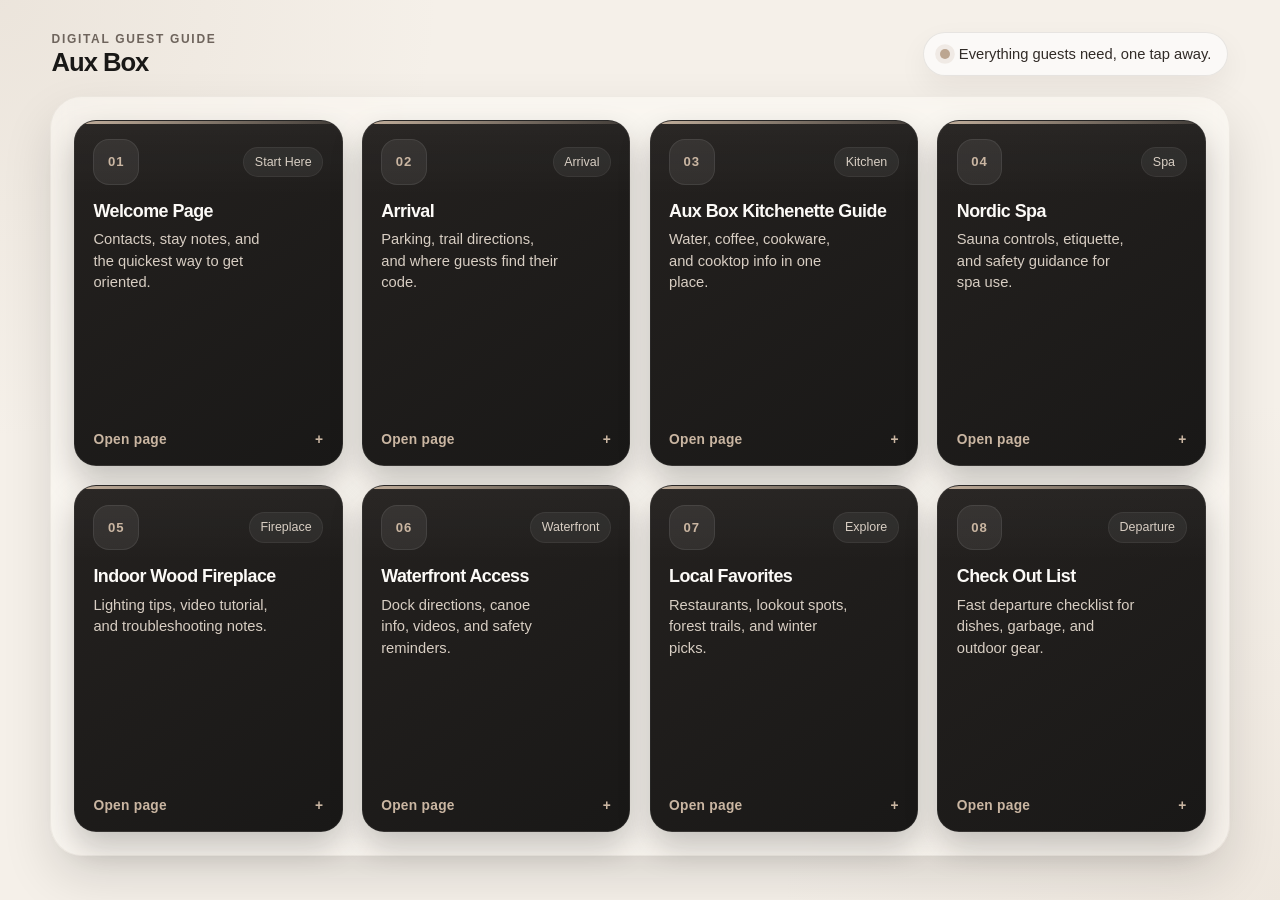
==== index.html @ a4d42ed9 "Initial website upload" ====
<!DOCTYPE html>
<html lang="en">

<head>
  <meta charset="UTF-8">
  <meta name="viewport" content="width=device-width, initial-scale=1.0">
  <title>Aux Box Guest Guide</title>
  <link rel="stylesheet" href="styles.css">
</head>

<body class="dashboard-body">
  <main class="shell">
    <header class="topbar" aria-label="Guide overview">
      <div class="brand">
        <span class="eyebrow">Digital Guest Guide</span>
        <h1 class="title">Aux Box</h1>
      </div>
      <div class="status">Everything guests need, one tap away.</div>
    </header>

    <section class="board" aria-label="Guide navigation">
      <div class="grid">
        <a class="card" href="welcome.html">
          <div class="card-head">
            <div class="icon" aria-hidden="true">01</div>
            <span class="chip">Start Here</span>
          </div>
          <div class="card-copy">
            <h2>Welcome Page</h2>
            <p>Contacts, stay notes, and the quickest way to get oriented.</p>
          </div>
          <div class="card-foot"><span>Open page</span><span aria-hidden="true">+</span></div>
        </a>

        <a class="card" href="arrival.html">
          <div class="card-head">
            <div class="icon" aria-hidden="true">02</div>
            <span class="chip">Arrival</span>
          </div>
          <div class="card-copy">
            <h2>Arrival</h2>
            <p>Parking, trail directions, and where guests find their code.</p>
          </div>
          <div class="card-foot"><span>Open page</span><span aria-hidden="true">+</span></div>
        </a>

        <a class="card" href="kitchenette.html">
          <div class="card-head">
            <div class="icon" aria-hidden="true">03</div>
            <span class="chip">Kitchen</span>
          </div>
          <div class="card-copy">
            <h2>Aux Box Kitchenette Guide</h2>
            <p>Water, coffee, cookware, and cooktop info in one place.</p>
          </div>
          <div class="card-foot"><span>Open page</span><span aria-hidden="true">+</span></div>
        </a>

        <a class="card" href="nordic-spa.html">
          <div class="card-head">
            <div class="icon" aria-hidden="true">04</div>
            <span class="chip">Spa</span>
          </div>
          <div class="card-copy">
            <h2>Nordic Spa</h2>
            <p>Sauna controls, etiquette, and safety guidance for spa use.</p>
          </div>
          <div class="card-foot"><span>Open page</span><span aria-hidden="true">+</span></div>
        </a>

        <a class="card" href="indoor-wood-fireplace.html">
          <div class="card-head">
            <div class="icon" aria-hidden="true">05</div>
            <span class="chip">Fireplace</span>
          </div>
          <div class="card-copy">
            <h2>Indoor Wood Fireplace</h2>
            <p>Lighting tips, video tutorial, and troubleshooting notes.</p>
          </div>
          <div class="card-foot"><span>Open page</span><span aria-hidden="true">+</span></div>
        </a>

        <a class="card" href="waterfront-access.html">
          <div class="card-head">
            <div class="icon" aria-hidden="true">06</div>
            <span class="chip">Waterfront</span>
          </div>
          <div class="card-copy">
            <h2>Waterfront Access</h2>
            <p>Dock directions, canoe info, videos, and safety reminders.</p>
          </div>
          <div class="card-foot"><span>Open page</span><span aria-hidden="true">+</span></div>
        </a>

        <a class="card" href="local-favorites.html">
          <div class="card-head">
            <div class="icon" aria-hidden="true">07</div>
            <span class="chip">Explore</span>
          </div>
          <div class="card-copy">
            <h2>Local Favorites</h2>
            <p>Restaurants, lookout spots, forest trails, and winter picks.</p>
          </div>
          <div class="card-foot"><span>Open page</span><span aria-hidden="true">+</span></div>
        </a>

        <a class="card" href="check-out-list.html">
          <div class="card-head">
            <div class="icon" aria-hidden="true">08</div>
            <span class="chip">Departure</span>
          </div>
          <div class="card-copy">
            <h2>Check Out List</h2>
            <p>Fast departure checklist for dishes, garbage, and outdoor gear.</p>
          </div>
          <div class="card-foot"><span>Open page</span><span aria-hidden="true">+</span></div>
        </a>
      </div>
    </section>
  </main>
</body>

</html>
---- styles.css ----
:root {
  --bg: #f5f0e9;
  --bg-glow: rgba(193, 177, 159, 0.18);
  --surface: #191817;
  --surface-2: #24211f;
  --surface-3: #302b27;
  --surface-soft: rgba(255, 252, 247, 0.54);
  --border-soft: rgba(110, 100, 92, 0.12);
  --text: #fcfaf7;
  --text-dark: #191817;
  --muted: #d8cec3;
  --muted-dark: #6e645c;
  --accent: #bca691;
  --accent-strong: #cab6a2;
  --accent-soft: rgba(188, 166, 145, 0.18);
  --shadow: 0 22px 50px rgba(18, 16, 14, 0.12);
  --radius-xl: 28px;
  --radius-lg: 22px;
  --radius-md: 18px;
  --gap: clamp(0.9rem, 1.5vw, 1.25rem);
}

* {
  box-sizing: border-box;
}

html,
body {
  margin: 0;
  min-height: 100%;
  background:
    radial-gradient(circle at top left, var(--bg-glow), transparent 28%),
    radial-gradient(circle at bottom right, rgba(188, 166, 145, 0.12), transparent 32%),
    var(--bg);
  color: var(--text-dark);
  font-family: "Aptos", "Segoe UI", "Helvetica Neue", Arial, sans-serif;
}

body {
  min-height: 100svh;
}

a {
  color: inherit;
  text-decoration: none;
}

.shell {
  width: min(1180px, calc(100vw - 2rem));
  margin: 0 auto;
  min-height: 100svh;
  display: grid;
  grid-template-rows: auto 1fr auto;
  padding: clamp(1rem, 2.2vw, 1.75rem) 0;
  gap: 1rem;
}

.topbar {
  display: flex;
  align-items: center;
  justify-content: space-between;
  gap: 1rem;
  padding: 0.25rem 0.1rem;
}

.brand {
  display: grid;
  gap: 0.18rem;
}

.eyebrow {
  font-size: 0.75rem;
  letter-spacing: 0.14em;
  text-transform: uppercase;
  color: var(--muted-dark);
  font-weight: 700;
}

.title {
  margin: 0;
  font-size: clamp(1.3rem, 2vw, 1.85rem);
  line-height: 1.05;
  font-weight: 800;
  letter-spacing: -0.04em;
}

.status,
.pill-link,
.utility-link {
  display: inline-flex;
  align-items: center;
  gap: 0.55rem;
  padding: 0.8rem 1rem;
  border-radius: 999px;
  border: 1px solid rgba(110, 100, 92, 0.14);
  box-shadow: 0 12px 30px rgba(28, 24, 21, 0.06);
  font-size: 0.92rem;
}

.status {
  background: rgba(255, 255, 255, 0.62);
  color: #312b27;
  white-space: nowrap;
}

.status::before {
  content: "";
  width: 0.62rem;
  height: 0.62rem;
  border-radius: 50%;
  background: var(--accent);
  box-shadow: 0 0 0 0.3rem rgba(188, 166, 145, 0.18);
  flex: 0 0 auto;
}

.board {
  background: rgba(255, 252, 247, 0.44);
  border: 1px solid rgba(110, 100, 92, 0.08);
  border-radius: calc(var(--radius-xl) + 4px);
  box-shadow: var(--shadow);
  padding: clamp(1rem, 1.8vw, 1.5rem);
  backdrop-filter: blur(10px);
  min-height: 0;
  display: flex;
}

.grid {
  display: grid;
  grid-template-columns: repeat(4, minmax(0, 1fr));
  gap: var(--gap);
  width: 100%;
}

.card {
  position: relative;
  display: grid;
  grid-template-rows: auto 1fr auto;
  gap: 1rem;
  padding: 1.15rem;
  border-radius: var(--radius-lg);
  background:
    linear-gradient(180deg, rgba(255, 255, 255, 0.03), transparent 22%),
    linear-gradient(145deg, var(--surface-2), var(--surface));
  color: var(--text);
  border: 1px solid rgba(255, 255, 255, 0.06);
  box-shadow: 0 16px 32px rgba(11, 10, 9, 0.22);
  transition: transform 180ms ease, box-shadow 180ms ease, border-color 180ms ease;
  overflow: hidden;
  min-height: clamp(150px, 20vh, 220px);
}

.card::after,
.panel::after,
.hero-card::after {
  content: "";
  position: absolute;
  inset: 0 auto auto 0;
  width: 100%;
  height: 3px;
  background: linear-gradient(90deg, var(--accent-strong), rgba(202, 182, 162, 0.16));
  opacity: 0.95;
}

.card:hover,
.card:focus-visible,
.utility-link:hover,
.pill-link:hover {
  transform: translateY(-3px);
  box-shadow: 0 24px 40px rgba(11, 10, 9, 0.16);
  border-color: rgba(202, 182, 162, 0.34);
  outline: none;
}

.card-head {
  display: flex;
  align-items: center;
  justify-content: space-between;
  gap: 0.8rem;
}

.icon {
  width: 2.85rem;
  height: 2.85rem;
  border-radius: 16px;
  display: inline-grid;
  place-items: center;
  background: rgba(255, 255, 255, 0.07);
  border: 1px solid rgba(255, 255, 255, 0.08);
  color: var(--accent-strong);
  flex: 0 0 auto;
  font-size: 0.82rem;
  font-weight: 800;
  letter-spacing: 0.08em;
}

.chip {
  font-size: 0.78rem;
  line-height: 1;
  padding: 0.5rem 0.66rem;
  border-radius: 999px;
  background: rgba(255, 255, 255, 0.06);
  color: var(--muted);
  border: 1px solid rgba(255, 255, 255, 0.06);
}

.card-copy {
  display: grid;
  align-content: start;
  gap: 0.5rem;
}

.card h2 {
  margin: 0;
  font-size: clamp(1rem, 1.4vw, 1.18rem);
  line-height: 1.15;
  letter-spacing: -0.03em;
}

.card p {
  margin: 0;
  color: var(--muted);
  font-size: 0.92rem;
  line-height: 1.45;
  max-width: 22ch;
}

.card-foot {
  display: flex;
  align-items: center;
  justify-content: space-between;
  gap: 0.75rem;
  color: var(--accent-strong);
  font-size: 0.86rem;
  font-weight: 700;
  letter-spacing: 0.02em;
}

.footer-note {
  color: var(--muted-dark);
  font-size: 0.9rem;
  padding: 0 0.15rem;
}

.page-shell {
  width: min(1180px, calc(100vw - 2rem));
  margin: 0 auto;
  padding: clamp(1rem, 2vw, 1.5rem) 0 2rem;
}

.utility-bar {
  display: flex;
  align-items: center;
  justify-content: space-between;
  gap: 0.85rem;
  margin-bottom: 1rem;
  padding: 0.4rem;
  border-radius: 24px;
  background: rgba(255, 252, 247, 0.5);
  border: 1px solid rgba(110, 100, 92, 0.08);
  box-shadow: 0 14px 32px rgba(28, 24, 21, 0.05);
  backdrop-filter: blur(10px);
}

.sticky-home {
  position: sticky;
  top: 0.85rem;
  z-index: 30;
}

.utility-link {
  background: linear-gradient(180deg, rgba(255, 255, 255, 0.86), rgba(255, 255, 255, 0.72));
  color: #312b27;
  transition: transform 180ms ease, box-shadow 180ms ease, border-color 180ms ease;
  font-weight: 700;
}

.utility-note {
  color: var(--muted-dark);
  font-size: 0.92rem;
  padding-right: 0.5rem;
}

.pill-link {
  background: rgba(255, 255, 255, 0.56);
  color: #3a342f;
  white-space: nowrap;
  transition: transform 180ms ease, box-shadow 180ms ease, border-color 180ms ease;
  justify-content: center;
  min-height: 48px;
  padding: 0.86rem 1.05rem;
}

.pill-link.is-active {
  background: linear-gradient(145deg, var(--surface-2), var(--surface));
  color: var(--text);
  border-color: rgba(255, 255, 255, 0.06);
  box-shadow: 0 18px 32px rgba(11, 10, 9, 0.18);
}

.hero-card {
  position: relative;
  overflow: hidden;
  border-radius: calc(var(--radius-xl) + 4px);
  padding: clamp(1.3rem, 2vw, 1.75rem);
  background:
    linear-gradient(140deg, rgba(255, 255, 255, 0.16), rgba(255, 255, 255, 0.04)),
    linear-gradient(145deg, var(--surface-3), var(--surface));
  color: var(--text);
  border: 1px solid rgba(255, 255, 255, 0.06);
  box-shadow: 0 26px 42px rgba(11, 10, 9, 0.2);
  margin-bottom: 1rem;
}

.hero-card h1 {
  margin: 0;
  font-size: clamp(1.65rem, 3vw, 2.35rem);
  line-height: 0.98;
  letter-spacing: -0.05em;
}

.hero-card p {
  margin: 0.9rem 0 0;
  max-width: 58ch;
  color: var(--muted);
  line-height: 1.5;
}

.hero-meta {
  display: flex;
  flex-wrap: wrap;
  gap: 0.7rem;
  margin-top: 1rem;
}

.meta-chip {
  display: inline-flex;
  align-items: center;
  gap: 0.45rem;
  padding: 0.66rem 0.85rem;
  border-radius: 999px;
  background: rgba(255, 255, 255, 0.08);
  border: 1px solid rgba(255, 255, 255, 0.08);
  color: var(--text);
  font-size: 0.9rem;
}

.content-grid {
  display: grid;
  grid-template-columns: repeat(12, minmax(0, 1fr));
  gap: 1rem;
}

.compact-grid {
  display: grid;
  grid-template-columns: repeat(3, minmax(0, 1fr));
  gap: 0.85rem;
}

.mini-panel {
  padding: 0.95rem 1rem;
  border-radius: 18px;
  background: rgba(255, 255, 255, 0.5);
  border: 1px solid rgba(110, 100, 92, 0.12);
}

.mini-panel strong {
  display: block;
  font-size: 0.76rem;
  text-transform: uppercase;
  letter-spacing: 0.09em;
  color: var(--muted-dark);
  margin-bottom: 0.35rem;
}

.mini-panel span {
  display: block;
  font-size: 0.98rem;
  line-height: 1.4;
}

.media-strip {
  display: grid;
  grid-template-columns: repeat(12, minmax(0, 1fr));
  gap: 1rem;
  margin-bottom: 1rem;
}

.media-slot {
  position: relative;
  overflow: hidden;
  min-height: 150px;
  border-radius: 24px;
  border: 1.5px dashed rgba(188, 166, 145, 0.5);
  background:
    linear-gradient(145deg, rgba(255, 255, 255, 0.4), rgba(255, 255, 255, 0.2)),
    repeating-linear-gradient(-45deg,
      rgba(188, 166, 145, 0.08),
      rgba(188, 166, 145, 0.08) 14px,
      transparent 14px,
      transparent 28px);
  box-shadow: 0 16px 34px rgba(28, 24, 21, 0.06);
  padding: 1rem;
  display: grid;
  align-content: end;
}

.media-slot::before {
  content: "";
  position: absolute;
  inset: 0;
  background: radial-gradient(circle at top right, rgba(188, 166, 145, 0.18), transparent 32%);
  pointer-events: none;
}

.media-slot span,
.media-slot small {
  position: relative;
  z-index: 1;
}

.media-slot span {
  display: inline-flex;
  width: fit-content;
  margin-bottom: 0.55rem;
  padding: 0.45rem 0.65rem;
  border-radius: 999px;
  background: rgba(25, 24, 23, 0.9);
  color: var(--text);
  font-size: 0.74rem;
  font-weight: 700;
  text-transform: uppercase;
  letter-spacing: 0.08em;
}

.media-slot small {
  display: block;
  max-width: 24ch;
  color: #463e38;
  font-size: 0.94rem;
  line-height: 1.4;
}

.media-card {
  overflow: hidden;
  padding: 0;
}

.media-figure {
  margin: 0;
  display: grid;
  gap: 0;
}

.media-frame {
  position: relative;
  background: #ddd4ca;
  overflow: hidden;
  aspect-ratio: 16 / 10;
}

.media-frame.tall {
  aspect-ratio: 4 / 5;
}

.media-frame.portrait {
  aspect-ratio: 9 / 16;
}

.media-frame img,
.media-frame video {
  width: 100%;
  height: 100%;
  display: block;
  object-fit: cover;
}

.media-caption {
  padding: 1rem 1rem 1.05rem;
  display: grid;
  gap: 0.45rem;
}

.media-kicker {
  display: inline-flex;
  width: fit-content;
  padding: 0.42rem 0.68rem;
  border-radius: 999px;
  background: rgba(25, 24, 23, 0.9);
  color: var(--text);
  font-size: 0.72rem;
  font-weight: 700;
  text-transform: uppercase;
  letter-spacing: 0.08em;
}

.media-caption h3 {
  margin: 0;
  font-size: 1.06rem;
  letter-spacing: -0.02em;
}

.media-caption p {
  margin: 0;
}

.stack-list {
  display: grid;
  gap: 1rem;
}

.steps-grid {
  display: grid;
  grid-template-columns: repeat(2, minmax(0, 1fr));
  gap: 1rem;
  align-items: start;
}

.showcase-grid {
  display: grid;
  grid-template-columns: minmax(0, 1.35fr) minmax(280px, 0.8fr);
  gap: 1rem;
  align-items: stretch;
}

.video-grid {
  display: grid;
  grid-template-columns: repeat(2, minmax(0, 1fr));
  gap: 1rem;
}

.arrival-photo-grid {
  display: grid;
  grid-template-columns: repeat(2, minmax(0, 1fr));
  gap: 1rem;
}

.arrival-photo-card .media-frame.portrait {
  aspect-ratio: 4 / 5;
}

.arrival-info-grid {
  display: grid;
  grid-template-columns: minmax(260px, 0.9fr) minmax(0, 1.4fr);
  gap: 1rem;
  align-items: stretch;
  margin-top: 20px;
}

.arrival-steps {
  padding: 0.95rem 1rem 1rem;
}

.arrival-steps h2 {
  margin-bottom: 0.75rem;
}

.arrival-steps .compact-grid {
  grid-template-columns: repeat(3, minmax(0, 1fr));
  gap: 0.8rem;
}

.arrival-steps .mini-panel {
  padding: 0.85rem 0.95rem;
}

.arrival-steps .mini-panel strong {
  margin-bottom: 0.45rem;
}

.portrait-player {
  width: min(100%, 310px);
  margin: 0 auto;
}

.info-card {
  padding: 1.1rem;
}

.info-card .media-caption {
  padding: 0;
}

.section-intro {
  margin: 0 0 0.95rem;
  color: var(--muted-dark);
  max-width: 62ch;
}

.step-full {
  grid-column: 1 / -1;
}

.media-slot.wide {
  grid-column: span 7;
  min-height: 200px;
}

.media-slot.tall {
  grid-column: span 5;
  min-height: 200px;
}

.media-slot.half {
  grid-column: span 6;
}

.accordion-stack {
  display: grid;
  gap: 0.85rem;
}

.accordion {
  border-radius: 22px;
  border: 1px solid rgba(110, 100, 92, 0.12);
  background: rgba(255, 252, 247, 0.58);
  box-shadow: 0 14px 30px rgba(28, 24, 21, 0.05);
  overflow: hidden;
}

.accordion[open] {
  background: rgba(255, 252, 247, 0.72);
}

.accordion summary {
  list-style: none;
  cursor: pointer;
  padding: 1rem 1.05rem;
  display: flex;
  align-items: center;
  justify-content: space-between;
  gap: 0.8rem;
  font-weight: 700;
  letter-spacing: -0.02em;
}

.accordion summary::-webkit-details-marker {
  display: none;
}

.accordion summary::after {
  content: "+";
  flex: 0 0 auto;
  width: 1.9rem;
  height: 1.9rem;
  display: grid;
  place-items: center;
  border-radius: 999px;
  background: rgba(188, 166, 145, 0.16);
  color: #3a342f;
  font-size: 1rem;
}

.accordion[open] summary::after {
  content: "-";
}

.accordion-body {
  padding: 0 1.05rem 1rem;
}

.panel {
  position: relative;
  overflow: hidden;
  background: var(--surface-soft);
  border: 1px solid var(--border-soft);
  border-radius: var(--radius-lg);
  box-shadow: var(--shadow);
  padding: 1.15rem;
}

.panel-dark {
  background:
    linear-gradient(180deg, rgba(255, 255, 255, 0.03), transparent 22%),
    linear-gradient(145deg, var(--surface-2), var(--surface));
  color: var(--text);
  border-color: rgba(255, 255, 255, 0.06);
}

.panel h2,
.panel h3 {
  margin: 0 0 0.6rem;
  letter-spacing: -0.03em;
}

.panel h2 {
  font-size: 1.15rem;
}

.panel h3 {
  font-size: 1rem;
}

.panel p,
.panel li {
  font-size: 0.97rem;
  line-height: 1.55;
}

.panel p:last-child,
.panel ul:last-child,
.panel ol:last-child {
  margin-bottom: 0;
}

.muted {
  color: var(--muted-dark);
}

.panel-dark .muted,
.panel-dark p,
.panel-dark li {
  color: var(--muted);
}

.span-12 {
  grid-column: span 12;
}

.span-8 {
  grid-column: span 8;
}

.span-7 {
  grid-column: span 7;
}

.span-6 {
  grid-column: span 6;
}

.span-5 {
  grid-column: span 5;
}

.span-4 {
  grid-column: span 4;
}

.stat-grid {
  display: grid;
  grid-template-columns: repeat(3, minmax(0, 1fr));
  gap: 0.85rem;
}

.stat {
  background: rgba(255, 255, 255, 0.06);
  border: 1px solid rgba(255, 255, 255, 0.08);
  border-radius: var(--radius-md);
  padding: 0.95rem;
}

.stat-label {
  display: block;
  color: var(--muted);
  font-size: 0.8rem;
  text-transform: uppercase;
  letter-spacing: 0.08em;
  margin-bottom: 0.3rem;
}

.stat-value {
  display: block;
  font-size: 1rem;
  line-height: 1.4;
}

.list,
.steps {
  margin: 0;
  padding-left: 1.15rem;
}

.steps li+li,
.list li+li {
  margin-top: 0.5rem;
}

.checklist {
  list-style: none;
  margin: 0;
  padding: 0;
  display: grid;
  gap: 0.8rem;
}

.checklist li {
  margin: 0;
}

.check-item {
  position: absolute;
  opacity: 0;
  pointer-events: none;
}

.check-label {
  position: absolute;
  position: relative;
  display: block;
  cursor: pointer;
  padding: 0.95rem 1rem 0.95rem 3.2rem;
  border-radius: 18px;
  background: rgba(255, 255, 255, 0.56);
  border: 1px solid rgba(110, 100, 92, 0.12);
  box-shadow: 0 10px 24px rgba(28, 24, 21, 0.05);
  line-height: 1.55;
  transition: background 180ms ease, border-color 180ms ease, box-shadow 180ms ease, color 180ms ease;
}

.check-label::before {
  content: "";
  position: absolute;
  left: 1rem;
  top: 1rem;
  width: 1.3rem;
  height: 1.3rem;
  border-radius: 0.35rem;
  border: 2px solid rgba(60, 54, 49, 0.45);
  background: rgba(255, 255, 255, 0.8);
  transition: background 180ms ease, border-color 180ms ease;
}

.check-label::after {
  content: "";
  position: absolute;
  left: 1.42rem;
  top: 1.18rem;
  width: 0.38rem;
  height: 0.72rem;
  border-right: 2px solid transparent;
  border-bottom: 2px solid transparent;
  transform: rotate(45deg);
  transition: border-color 180ms ease;
}

.check-item:checked + .check-label {
  background: rgba(188, 166, 145, 0.22);
  border-color: rgba(188, 166, 145, 0.4);
  box-shadow: 0 12px 26px rgba(28, 24, 21, 0.08);
}

.check-item:checked + .check-label::before {
  background: linear-gradient(180deg, #2c2825, #1c1a18);
  border-color: rgba(28, 26, 24, 0.9);
}

.check-item:checked + .check-label::after {
  border-color: #f7f1ea;
}

.check-item:focus-visible + .check-label {
  outline: 2px solid rgba(188, 166, 145, 0.7);
  outline-offset: 2px;
}

.link-list {
  display: grid;
  gap: 0.7rem;
}

.resource-link {
  display: inline-flex;
  align-items: center;
  gap: 0.55rem;
  width: fit-content;
  padding: 0.75rem 0.95rem;
  border-radius: 16px;
  background: rgba(255, 255, 255, 0.62);
  border: 1px solid rgba(110, 100, 92, 0.14);
  box-shadow: 0 10px 24px rgba(28, 24, 21, 0.06);
  font-weight: 600;
}

.resource-link::after {
  content: "+";
  color: var(--accent);
}

.resource-link:hover {
  border-color: rgba(188, 166, 145, 0.4);
}

.tag-row {
  display: flex;
  flex-wrap: wrap;
  gap: 0.65rem;
}

.tag {
  padding: 0.55rem 0.75rem;
  border-radius: 999px;
  background: rgba(188, 166, 145, 0.14);
  border: 1px solid rgba(188, 166, 145, 0.24);
  font-size: 0.88rem;
}

.page-footer {
  margin-top: 1rem;
  color: var(--muted-dark);
  font-size: 0.9rem;
}

@media (max-width: 1100px) {
  .grid {
    grid-template-columns: repeat(2, minmax(0, 1fr));
  }

  .content-grid {
    grid-template-columns: repeat(8, minmax(0, 1fr));
  }

  .span-8,
  .span-7,
  .span-6,
  .span-5,
  .span-4 {
    grid-column: span 8;
  }

  .stat-grid {
    grid-template-columns: 1fr;
  }

  .compact-grid {
    grid-template-columns: 1fr;
  }

  .media-strip {
    grid-template-columns: repeat(8, minmax(0, 1fr));
  }

  .media-slot.wide,
  .media-slot.tall,
  .media-slot.half {
    grid-column: span 4;
  }

  .steps-grid {
    grid-template-columns: 1fr;
  }

  .showcase-grid,
  .video-grid,
  .arrival-photo-grid,
  .arrival-info-grid {
    grid-template-columns: 1fr;
  }

  .arrival-steps .compact-grid {
    grid-template-columns: 1fr;
  }
}

@media (max-width: 700px) {

  .shell,
  .page-shell {
    width: min(100vw - 1.5rem, 760px);
  }

  .shell {
    padding: 0.9rem 0 1.1rem;
  }

  .page-shell {
    padding: 0.75rem 0 1.4rem;
  }

  .topbar,
  .utility-bar {
    align-items: flex-start;
    flex-direction: column;
  }

  .status {
    white-space: normal;
  }

  .board {
    padding: 0.85rem;
  }

  .grid {
    grid-template-columns: repeat(2, minmax(0, 1fr));
    gap: 0.85rem;
  }

  .card {
    min-height: 164px;
    padding: 1rem;
  }

  .card p {
    font-size: 0.88rem;
  }

  .chip {
    display: none;
  }

  .content-grid {
    grid-template-columns: 1fr;
  }

  .compact-grid {
    grid-template-columns: 1fr;
  }

  .steps-grid {
    grid-template-columns: 1fr;
  }

  .showcase-grid,
  .video-grid,
  .arrival-photo-grid,
  .arrival-info-grid {
    grid-template-columns: 1fr;
  }

  .arrival-steps .compact-grid {
    grid-template-columns: 1fr;
  }

  .span-12,
  .span-8,
  .span-7,
  .span-6,
  .span-5,
  .span-4 {
    grid-column: auto;
  }

  .utility-bar {
    gap: 0.55rem;
    padding: 0.5rem;
    border-radius: 22px;
  }

  .sticky-home {
    top: 0.6rem;
  }

  .utility-link {
    width: 100%;
    justify-content: center;
    min-height: 52px;
  }

  .utility-note {
    font-size: 0.9rem;
    padding: 0 0.2rem 0.1rem;
  }

  .hero-card {
    padding: 1.1rem;
    border-radius: 24px;
  }

  .hero-card h1 {
    font-size: clamp(1.75rem, 7vw, 2.2rem);
    line-height: 1.02;
  }

  .hero-card p {
    margin-top: 0.75rem;
    font-size: 0.98rem;
  }

  .hero-meta {
    gap: 0.55rem;
  }

  .meta-chip {
    padding: 0.62rem 0.8rem;
    font-size: 0.84rem;
  }

  .panel {
    padding: 1rem;
    border-radius: 20px;
  }

  .panel p,
  .panel li {
    font-size: 0.95rem;
  }

  .resource-link {
    width: 100%;
    justify-content: space-between;
  }

  .media-strip {
    grid-template-columns: 1fr 1fr;
    gap: 0.75rem;
  }

  .media-slot,
  .media-slot.wide,
  .media-slot.tall,
  .media-slot.half {
    grid-column: auto;
    min-height: 132px;
    padding: 0.9rem;
    border-radius: 20px;
  }

  .media-slot small {
    font-size: 0.88rem;
  }

  .accordion summary {
    padding: 0.95rem 1rem;
  }

  .accordion-body {
    padding: 0 1rem 0.95rem;
  }
}

@media (max-width: 480px) {
  .grid {
    grid-template-columns: 1fr;
  }

  .card {
    min-height: 144px;
  }

  .utility-note {
    line-height: 1.35;
  }

  .media-strip {
    grid-template-columns: 1fr;
  }

  .panel,
  .hero-card,
  .media-slot,
  .accordion {
    border-radius: 18px;
  }
}
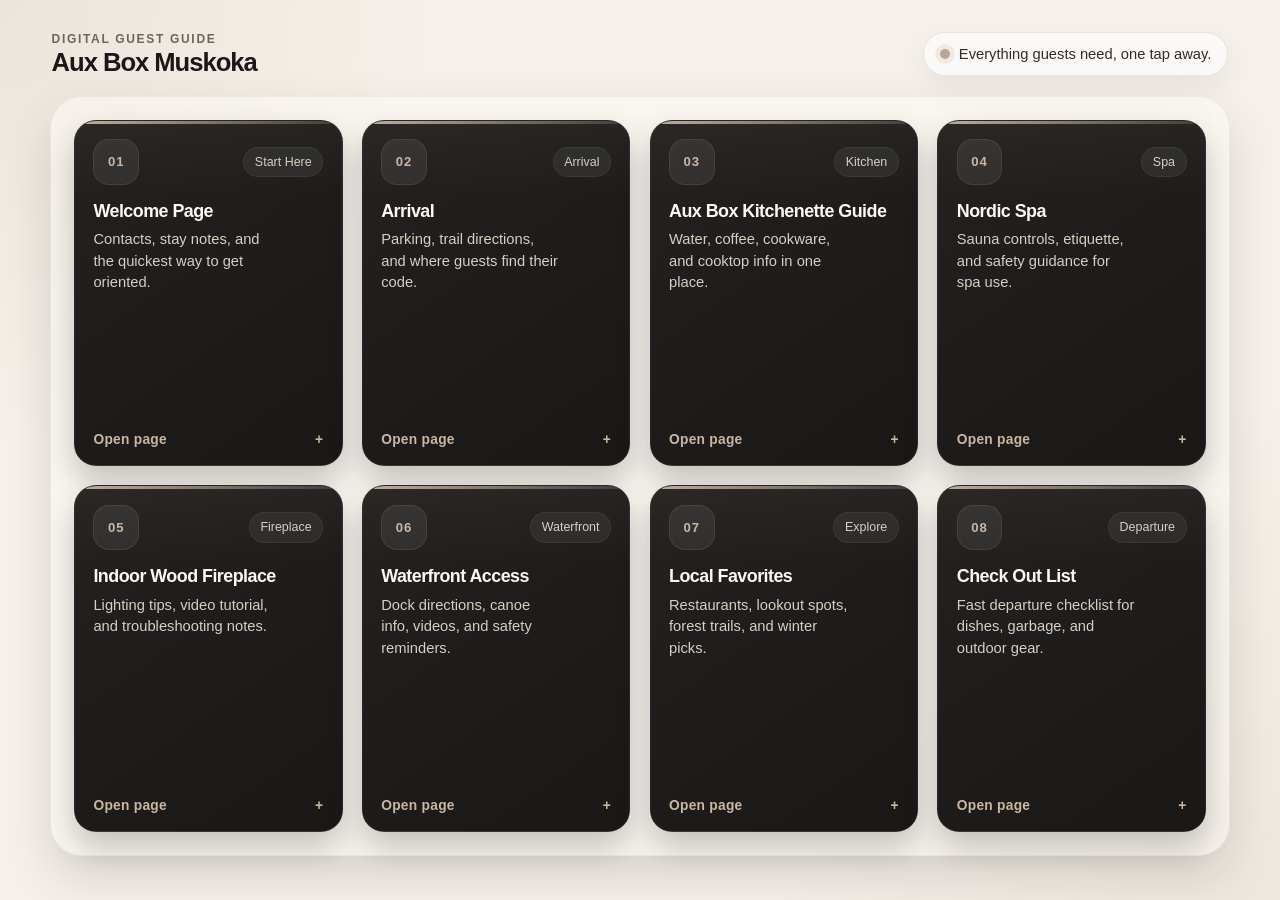
==== commit 4584b927: "Aux box muskoka" ====
--- a/index.html
+++ b/index.html
@@ -13,7 +13,7 @@
     <header class="topbar" aria-label="Guide overview">
       <div class="brand">
         <span class="eyebrow">Digital Guest Guide</span>
-        <h1 class="title">Aux Box</h1>
+        <h1 class="title">Aux Box Muskoka</h1>
       </div>
       <div class="status">Everything guests need, one tap away.</div>
     </header>
--- a/styles.css
+++ b/styles.css
@@ -1120,11 +1120,29 @@
 
 @media (max-width: 480px) {
   .grid {
-    grid-template-columns: 1fr;
+    grid-template-columns: repeat(2, minmax(0, 1fr));
+    gap: 0.7rem;
   }
 
   .card {
-    min-height: 144px;
+    min-height: 156px;
+    padding: 0.9rem;
+  }
+
+  .card h2 {
+    font-size: 0.98rem;
+  }
+
+  .card p {
+    font-size: 0.82rem;
+    line-height: 1.35;
+  }
+
+  .icon {
+    width: 2.5rem;
+    height: 2.5rem;
+    border-radius: 14px;
+    font-size: 0.74rem;
   }
 
   .utility-note {
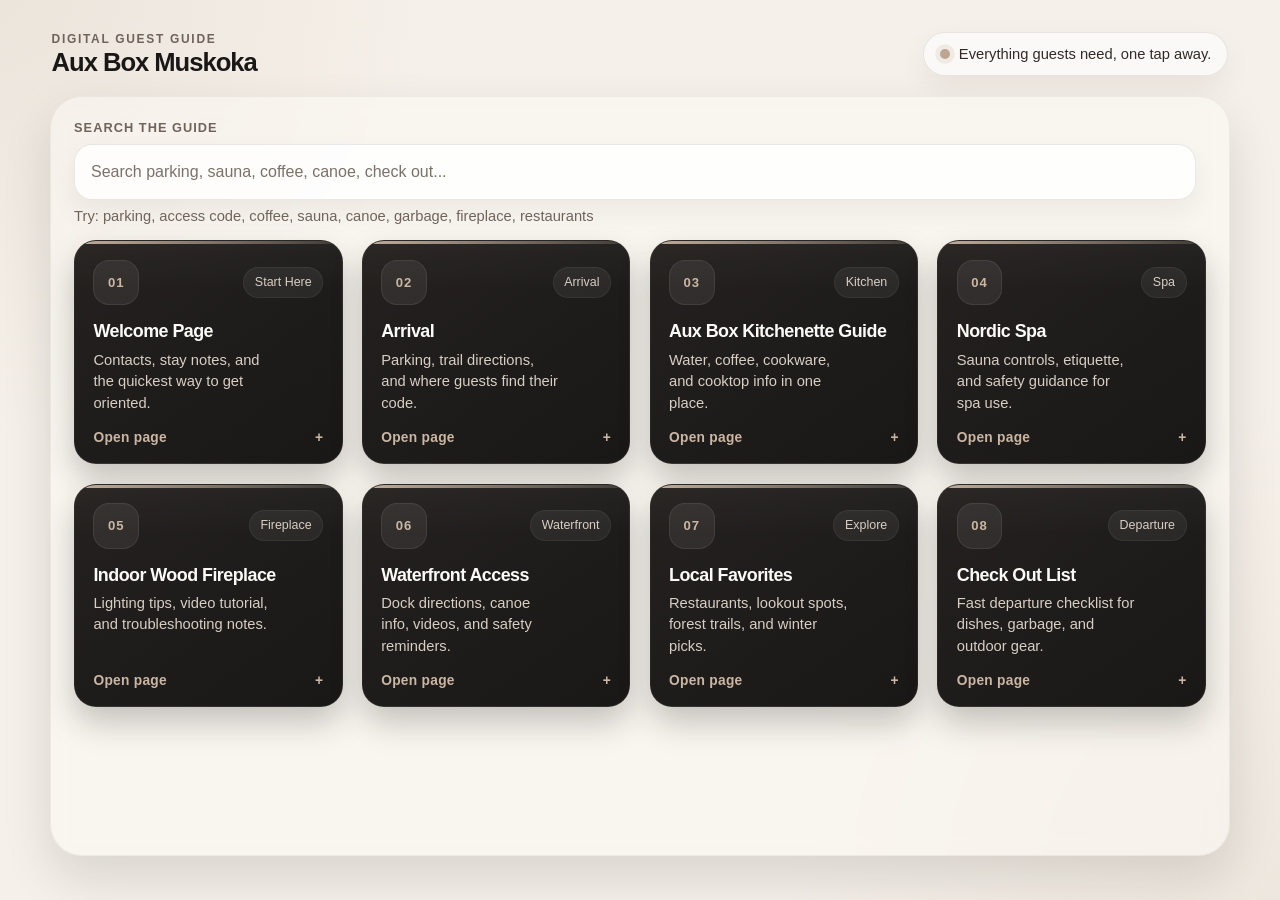
==== commit 82c90ac4: "search term" ====
--- a/index.html
+++ b/index.html
@@ -19,8 +19,17 @@
     </header>
 
     <section class="board" aria-label="Guide navigation">
+      <div class="search-wrap">
+        <label class="search-label" for="guide-search">Search the guide</label>
+        <div class="search-shell">
+          <input id="guide-search" class="search-input" type="search" placeholder="Search parking, sauna, coffee, canoe, check out..." autocomplete="off">
+          <button id="search-clear" class="search-clear" type="button" aria-label="Clear search">Clear</button>
+        </div>
+        <p id="search-hint" class="search-hint">Try: parking, access code, coffee, sauna, canoe, garbage, fireplace, restaurants</p>
+      </div>
+
       <div class="grid">
-        <a class="card" href="welcome.html">
+        <a class="card" href="welcome.html" data-search="welcome contact contacts phone emergency help garth louis dwayne stay overview guest guide start here">
           <div class="card-head">
             <div class="icon" aria-hidden="true">01</div>
             <span class="chip">Start Here</span>
@@ -32,7 +41,7 @@
           <div class="card-foot"><span>Open page</span><span aria-hidden="true">+</span></div>
         </a>
 
-        <a class="card" href="arrival.html">
+        <a class="card" href="arrival.html" data-search="arrival check in check-in parking park address markles road brunel road access code trail path cabin aux box sign gps">
           <div class="card-head">
             <div class="icon" aria-hidden="true">02</div>
             <span class="chip">Arrival</span>
@@ -44,7 +53,7 @@
           <div class="card-foot"><span>Open page</span><span aria-hidden="true">+</span></div>
         </a>
 
-        <a class="card" href="kitchenette.html">
+        <a class="card" href="kitchenette.html" data-search="kitchen kitchenette water drinking water coffee french press kettle toaster induction cooktop cookware dish soap plates bowls mugs pantry tea sugar salt pepper bbq fridge">
           <div class="card-head">
             <div class="icon" aria-hidden="true">03</div>
             <span class="chip">Kitchen</span>
@@ -56,7 +65,7 @@
           <div class="card-foot"><span>Open page</span><span aria-hidden="true">+</span></div>
         </a>
 
-        <a class="card" href="nordic-spa.html">
+        <a class="card" href="nordic-spa.html" data-search="spa nordic spa sauna hot tub cold plunge shower sauna controls temperature lighting hydrate etiquette circuit">
           <div class="card-head">
             <div class="icon" aria-hidden="true">04</div>
             <span class="chip">Spa</span>
@@ -68,7 +77,7 @@
           <div class="card-foot"><span>Open page</span><span aria-hidden="true">+</span></div>
         </a>
 
-        <a class="card" href="indoor-wood-fireplace.html">
+        <a class="card" href="indoor-wood-fireplace.html" data-search="fireplace fire wood fire indoor fireplace kindling draft patio door logs tutorial troubleshooting">
           <div class="card-head">
             <div class="icon" aria-hidden="true">05</div>
             <span class="chip">Fireplace</span>
@@ -80,7 +89,7 @@
           <div class="card-foot"><span>Open page</span><span aria-hidden="true">+</span></div>
         </a>
 
-        <a class="card" href="waterfront-access.html">
+        <a class="card" href="waterfront-access.html" data-search="waterfront river dock canoe paddles life jackets swimming trail waterfront access return canoe return paddles storage bin safety">
           <div class="card-head">
             <div class="icon" aria-hidden="true">06</div>
             <span class="chip">Waterfront</span>
@@ -92,7 +101,7 @@
           <div class="card-foot"><span>Open page</span><span aria-hidden="true">+</span></div>
         </a>
 
-        <a class="card" href="local-favorites.html">
+        <a class="card" href="local-favorites.html" data-search="local favorites restaurants food dining pizza sushi bbq ice cream activities hikes lookout limberlost arrowhead downtown huntsville winter skiing dog sledding yoga">
           <div class="card-head">
             <div class="icon" aria-hidden="true">07</div>
             <span class="chip">Explore</span>
@@ -104,7 +113,7 @@
           <div class="card-foot"><span>Open page</span><span aria-hidden="true">+</span></div>
         </a>
 
-        <a class="card" href="check-out-list.html">
+        <a class="card" href="check-out-list.html" data-search="check out checkout departure dishes garbage blue dumpster canoe paddles life jackets leave tidy working properly report">
           <div class="card-head">
             <div class="icon" aria-hidden="true">08</div>
             <span class="chip">Departure</span>
@@ -116,8 +125,55 @@
           <div class="card-foot"><span>Open page</span><span aria-hidden="true">+</span></div>
         </a>
       </div>
+      <p id="search-empty" class="search-empty" hidden>No results found. Try words like <strong>parking</strong>, <strong>sauna</strong>, <strong>coffee</strong>, or <strong>garbage</strong>.</p>
     </section>
   </main>
+  <script>
+    const searchInput = document.getElementById("guide-search");
+    const clearButton = document.getElementById("search-clear");
+    const searchHint = document.getElementById("search-hint");
+    const emptyState = document.getElementById("search-empty");
+    const cards = Array.from(document.querySelectorAll(".grid .card"));
+
+    function normalize(value) {
+      return value
+        .toLowerCase()
+        .replace(/[^a-z0-9]+/g, " ")
+        .replace(/\s+/g, " ")
+        .trim();
+    }
+
+    const searchableCards = cards.map((card) => ({
+      element: card,
+      haystack: normalize((card.textContent || "") + " " + (card.dataset.search || ""))
+    }));
+
+    function filterCards() {
+      const query = normalize(searchInput.value);
+      const terms = query === "" ? [] : query.split(" ");
+      let visibleCount = 0;
+
+      searchableCards.forEach(({ element, haystack }) => {
+        const matches = terms.length === 0 || terms.every((term) => haystack.includes(term));
+        element.style.display = matches ? "" : "none";
+        if (matches) visibleCount += 1;
+      });
+
+      const hasQuery = query.length > 0;
+      emptyState.hidden = !(hasQuery && visibleCount === 0);
+      searchHint.hidden = hasQuery && visibleCount > 0;
+      clearButton.hidden = !hasQuery;
+    }
+
+    searchInput.addEventListener("input", filterCards);
+    clearButton.addEventListener("click", () => {
+      searchInput.value = "";
+      filterCards();
+      searchInput.focus();
+    });
+
+    filterCards();
+  </script>
 </body>
 
-</html>+</html>
--- a/styles.css
+++ b/styles.css
@@ -122,6 +122,8 @@
   backdrop-filter: blur(10px);
   min-height: 0;
   display: flex;
+  flex-direction: column;
+  gap: 1rem;
 }
 
 .grid {
@@ -129,6 +131,71 @@
   grid-template-columns: repeat(4, minmax(0, 1fr));
   gap: var(--gap);
   width: 100%;
+}
+
+.search-wrap {
+  display: grid;
+  gap: 0.55rem;
+}
+
+.search-label {
+  font-size: 0.8rem;
+  font-weight: 700;
+  letter-spacing: 0.08em;
+  text-transform: uppercase;
+  color: var(--muted-dark);
+}
+
+.search-shell {
+  display: grid;
+  grid-template-columns: minmax(0, 1fr) auto;
+  gap: 0.65rem;
+  align-items: center;
+}
+
+.search-input {
+  width: 100%;
+  min-height: 56px;
+  border-radius: 18px;
+  border: 1px solid rgba(110, 100, 92, 0.14);
+  background: rgba(255, 255, 255, 0.8);
+  box-shadow: 0 12px 28px rgba(28, 24, 21, 0.06);
+  padding: 0.95rem 1rem;
+  font: inherit;
+  color: #2f2a26;
+}
+
+.search-input::placeholder {
+  color: #7b7168;
+}
+
+.search-input:focus {
+  outline: 2px solid rgba(188, 166, 145, 0.55);
+  outline-offset: 2px;
+}
+
+.search-clear {
+  min-height: 56px;
+  padding: 0 1rem;
+  border-radius: 18px;
+  border: 1px solid rgba(110, 100, 92, 0.14);
+  background: linear-gradient(180deg, rgba(255, 255, 255, 0.9), rgba(255, 255, 255, 0.78));
+  box-shadow: 0 12px 28px rgba(28, 24, 21, 0.06);
+  font: inherit;
+  font-weight: 700;
+  color: #3b342f;
+  cursor: pointer;
+}
+
+.search-hint,
+.search-empty {
+  margin: 0;
+  color: var(--muted-dark);
+  font-size: 0.92rem;
+}
+
+.search-empty strong {
+  color: #2f2a26;
 }
 
 .card {
@@ -980,6 +1047,14 @@
     padding: 0.85rem;
   }
 
+  .search-shell {
+    grid-template-columns: 1fr;
+  }
+
+  .search-clear {
+    width: 100%;
+  }
+
   .grid {
     grid-template-columns: repeat(2, minmax(0, 1fr));
     gap: 0.85rem;
@@ -1145,6 +1220,12 @@
     font-size: 0.74rem;
   }
 
+  .search-input,
+  .search-clear {
+    min-height: 50px;
+    border-radius: 16px;
+  }
+
   .utility-note {
     line-height: 1.35;
   }
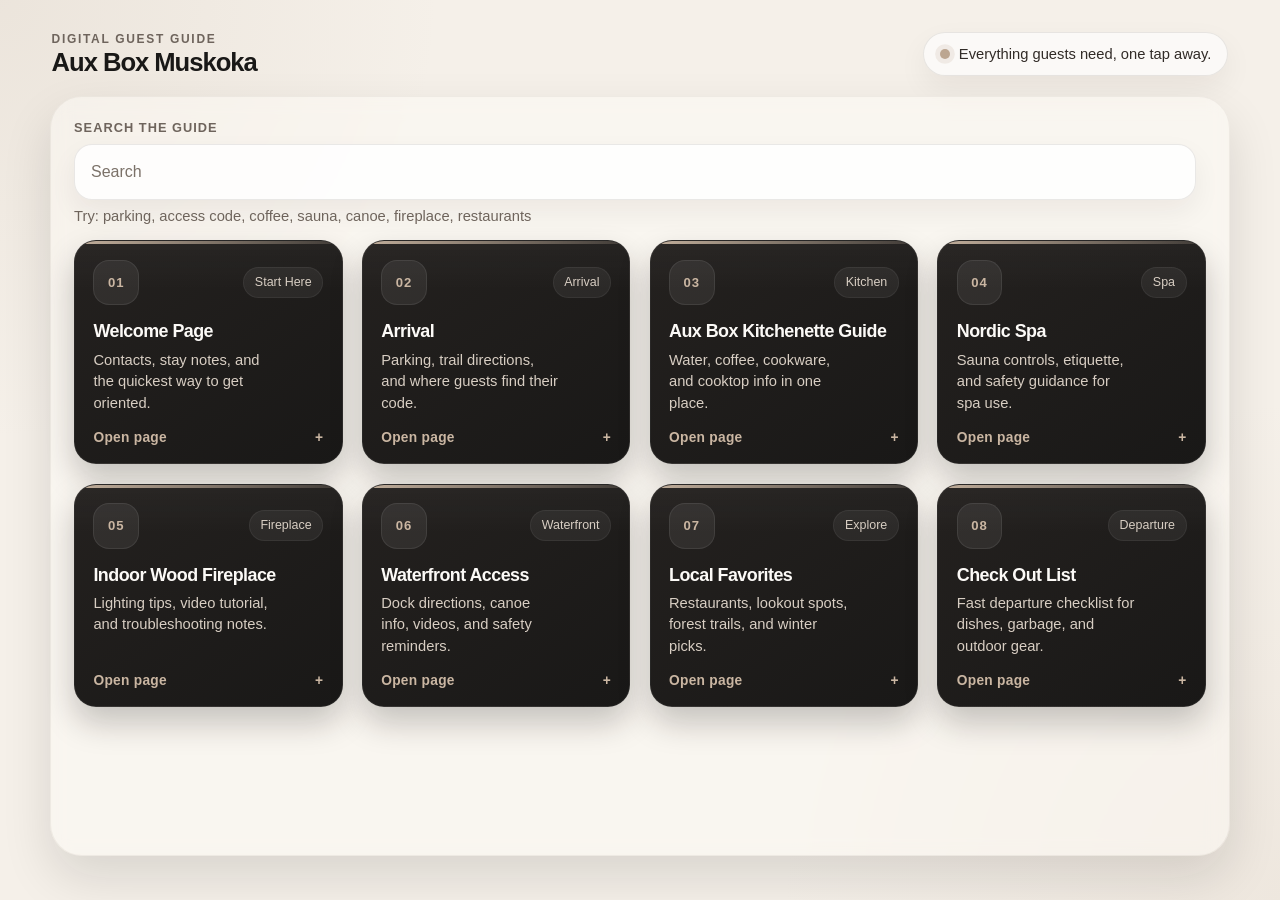
==== commit b3c7c3f1: "search" ====
--- a/index.html
+++ b/index.html
@@ -22,14 +22,16 @@
       <div class="search-wrap">
         <label class="search-label" for="guide-search">Search the guide</label>
         <div class="search-shell">
-          <input id="guide-search" class="search-input" type="search" placeholder="Search parking, sauna, coffee, canoe, check out..." autocomplete="off">
+          <input id="guide-search" class="search-input" type="search" placeholder="Search" autocomplete="off">
           <button id="search-clear" class="search-clear" type="button" aria-label="Clear search">Clear</button>
         </div>
-        <p id="search-hint" class="search-hint">Try: parking, access code, coffee, sauna, canoe, garbage, fireplace, restaurants</p>
+        <p id="search-hint" class="search-hint">Try: parking, access code, coffee, sauna, canoe, fireplace, restaurants
+        </p>
       </div>
 
       <div class="grid">
-        <a class="card" href="welcome.html" data-search="welcome contact contacts phone emergency help garth louis dwayne stay overview guest guide start here">
+        <a class="card" href="welcome.html"
+          data-search="welcome contact contacts phone emergency help garth louis dwayne stay overview guest guide start here">
           <div class="card-head">
             <div class="icon" aria-hidden="true">01</div>
             <span class="chip">Start Here</span>
@@ -41,7 +43,8 @@
           <div class="card-foot"><span>Open page</span><span aria-hidden="true">+</span></div>
         </a>
 
-        <a class="card" href="arrival.html" data-search="arrival check in check-in parking park address markles road brunel road access code trail path cabin aux box sign gps">
+        <a class="card" href="arrival.html"
+          data-search="arrival check in check-in parking park address markles road brunel road access code trail path cabin aux box sign gps">
           <div class="card-head">
             <div class="icon" aria-hidden="true">02</div>
             <span class="chip">Arrival</span>
@@ -53,7 +56,8 @@
           <div class="card-foot"><span>Open page</span><span aria-hidden="true">+</span></div>
         </a>
 
-        <a class="card" href="kitchenette.html" data-search="kitchen kitchenette water drinking water coffee french press kettle toaster induction cooktop cookware dish soap plates bowls mugs pantry tea sugar salt pepper bbq fridge">
+        <a class="card" href="kitchenette.html"
+          data-search="kitchen kitchenette water drinking water coffee french press kettle toaster induction cooktop cookware dish soap plates bowls mugs pantry tea sugar salt pepper bbq fridge">
           <div class="card-head">
             <div class="icon" aria-hidden="true">03</div>
             <span class="chip">Kitchen</span>
@@ -65,7 +69,8 @@
           <div class="card-foot"><span>Open page</span><span aria-hidden="true">+</span></div>
         </a>
 
-        <a class="card" href="nordic-spa.html" data-search="spa nordic spa sauna hot tub cold plunge shower sauna controls temperature lighting hydrate etiquette circuit">
+        <a class="card" href="nordic-spa.html"
+          data-search="spa nordic spa sauna hot tub cold plunge shower sauna controls temperature lighting hydrate etiquette circuit">
           <div class="card-head">
             <div class="icon" aria-hidden="true">04</div>
             <span class="chip">Spa</span>
@@ -77,7 +82,8 @@
           <div class="card-foot"><span>Open page</span><span aria-hidden="true">+</span></div>
         </a>
 
-        <a class="card" href="indoor-wood-fireplace.html" data-search="fireplace fire wood fire indoor fireplace kindling draft patio door logs tutorial troubleshooting">
+        <a class="card" href="indoor-wood-fireplace.html"
+          data-search="fireplace fire wood fire indoor fireplace kindling draft patio door logs tutorial troubleshooting">
           <div class="card-head">
             <div class="icon" aria-hidden="true">05</div>
             <span class="chip">Fireplace</span>
@@ -89,7 +95,8 @@
           <div class="card-foot"><span>Open page</span><span aria-hidden="true">+</span></div>
         </a>
 
-        <a class="card" href="waterfront-access.html" data-search="waterfront river dock canoe paddles life jackets swimming trail waterfront access return canoe return paddles storage bin safety">
+        <a class="card" href="waterfront-access.html"
+          data-search="waterfront river dock canoe paddles life jackets swimming trail waterfront access return canoe return paddles storage bin safety">
           <div class="card-head">
             <div class="icon" aria-hidden="true">06</div>
             <span class="chip">Waterfront</span>
@@ -101,7 +108,8 @@
           <div class="card-foot"><span>Open page</span><span aria-hidden="true">+</span></div>
         </a>
 
-        <a class="card" href="local-favorites.html" data-search="local favorites restaurants food dining pizza sushi bbq ice cream activities hikes lookout limberlost arrowhead downtown huntsville winter skiing dog sledding yoga">
+        <a class="card" href="local-favorites.html"
+          data-search="local favorites restaurants food dining pizza sushi bbq ice cream activities hikes lookout limberlost arrowhead downtown huntsville winter skiing dog sledding yoga">
           <div class="card-head">
             <div class="icon" aria-hidden="true">07</div>
             <span class="chip">Explore</span>
@@ -113,7 +121,8 @@
           <div class="card-foot"><span>Open page</span><span aria-hidden="true">+</span></div>
         </a>
 
-        <a class="card" href="check-out-list.html" data-search="check out checkout departure dishes garbage blue dumpster canoe paddles life jackets leave tidy working properly report">
+        <a class="card" href="check-out-list.html"
+          data-search="check out checkout departure dishes garbage blue dumpster canoe paddles life jackets leave tidy working properly report">
           <div class="card-head">
             <div class="icon" aria-hidden="true">08</div>
             <span class="chip">Departure</span>
@@ -125,7 +134,9 @@
           <div class="card-foot"><span>Open page</span><span aria-hidden="true">+</span></div>
         </a>
       </div>
-      <p id="search-empty" class="search-empty" hidden>No results found. Try words like <strong>parking</strong>, <strong>sauna</strong>, <strong>coffee</strong>, or <strong>garbage</strong>.</p>
+      <p id="search-empty" class="search-empty" hidden>No results found. Try words like <strong>parking</strong>,
+        <strong>sauna</strong>, <strong>coffee</strong>, or <strong>garbage</strong>.
+      </p>
     </section>
   </main>
   <script>
@@ -176,4 +187,4 @@
   </script>
 </body>
 
-</html>
+</html>
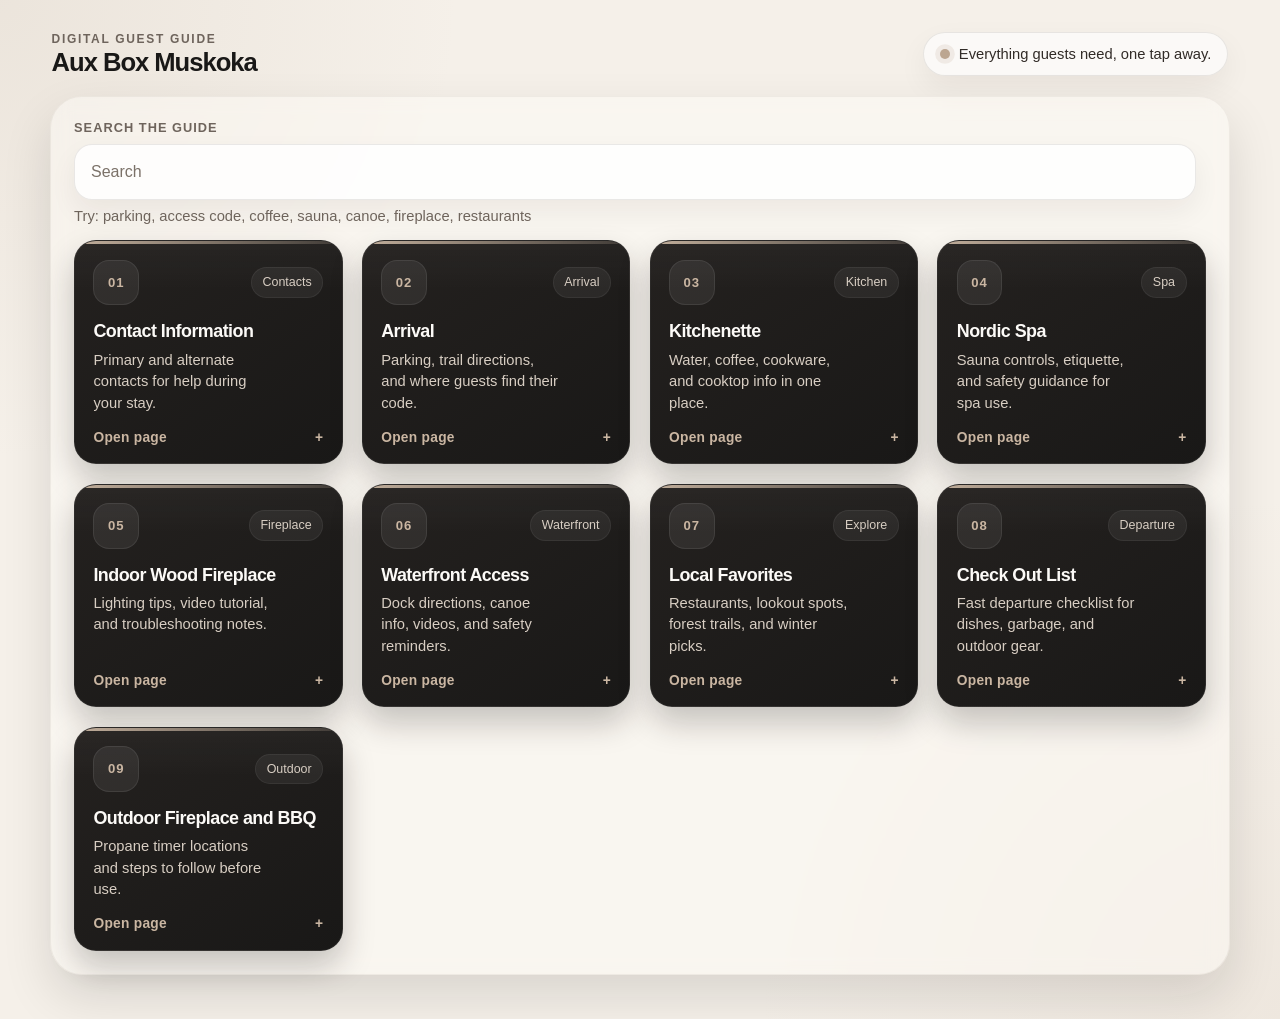
==== commit ff698a82: "Add outdoor fireplace and BBQ page and update guest guide" ====
--- a/index.html
+++ b/index.html
@@ -31,16 +31,19 @@
 
       <div class="grid">
         <a class="card" href="welcome.html"
-          data-search="welcome contact contacts phone emergency help garth louis dwayne stay overview guest guide start here">
+          data-search="contact information contacts phone help garth louis dwayne primary alternate">
           <div class="card-head">
             <div class="icon" aria-hidden="true">01</div>
-            <span class="chip">Start Here</span>
-          </div>
-          <div class="card-copy">
-            <h2>Welcome Page</h2>
-            <p>Contacts, stay notes, and the quickest way to get oriented.</p>
-          </div>
-          <div class="card-foot"><span>Open page</span><span aria-hidden="true">+</span></div>
+            <span class="chip">Contacts</span>
+          </div>
+          <div class="card-copy">
+            <h2>Contact Information</h2>
+            <p>Primary and alternate contacts for help during your stay.</p>
+          </div>
+          <div class="card-foot">
+            <span>Open page</span>
+            <span aria-hidden="true">+</span>
+          </div>
         </a>
 
         <a class="card" href="arrival.html"
@@ -63,7 +66,7 @@
             <span class="chip">Kitchen</span>
           </div>
           <div class="card-copy">
-            <h2>Aux Box Kitchenette Guide</h2>
+            <h2>Kitchenette</h2>
             <p>Water, coffee, cookware, and cooktop info in one place.</p>
           </div>
           <div class="card-foot"><span>Open page</span><span aria-hidden="true">+</span></div>
@@ -132,6 +135,22 @@
             <p>Fast departure checklist for dishes, garbage, and outdoor gear.</p>
           </div>
           <div class="card-foot"><span>Open page</span><span aria-hidden="true">+</span></div>
+        </a>
+
+        <a class="card" href="outdoor-fireplace-and-bbq.html"
+          data-search="outdoor fireplace fire bbq barbecue barbeque grill propane timer gas cold plunge cabinet cooking">
+          <div class="card-head">
+            <div class="icon" aria-hidden="true">09</div>
+            <span class="chip">Outdoor</span>
+          </div>
+          <div class="card-copy">
+            <h2>Outdoor Fireplace and BBQ</h2>
+            <p>Propane timer locations and steps to follow before use.</p>
+          </div>
+          <div class="card-foot">
+            <span>Open page</span>
+            <span aria-hidden="true">+</span>
+          </div>
         </a>
       </div>
       <p id="search-empty" class="search-empty" hidden>No results found. Try words like <strong>parking</strong>,
--- a/styles.css
+++ b/styles.css
@@ -605,6 +605,15 @@
   aspect-ratio: 4 / 5;
 }
 
+.arrival-photo-card .media-frame {
+  background: #ffffff;
+}
+
+.arrival-photo-card .media-frame img {
+  object-fit: contain;
+  object-position: center top;
+}
+
 .arrival-info-grid {
   display: grid;
   grid-template-columns: minmax(260px, 0.9fr) minmax(0, 1.4fr);
@@ -829,6 +838,33 @@
   display: block;
   font-size: 1rem;
   line-height: 1.4;
+}
+
+.stat-value a {
+  display: inline-flex;
+  align-items: center;
+  justify-content: center;
+  margin-top: 0.55rem;
+  min-height: 44px;
+  padding: 0.7rem 0.95rem;
+  border-radius: 14px;
+  background: rgba(255, 255, 255, 0.1);
+  border: 1px solid rgba(255, 255, 255, 0.12);
+  box-shadow: inset 0 -1px 0 rgba(255, 255, 255, 0.04);
+  color: var(--text);
+  font-weight: 700;
+  letter-spacing: 0.01em;
+  text-decoration: none;
+  transition: transform 180ms ease, background 180ms ease, border-color 180ms ease, box-shadow 180ms ease;
+}
+
+.stat-value a:hover,
+.stat-value a:focus-visible {
+  background: rgba(188, 166, 145, 0.22);
+  border-color: rgba(202, 182, 162, 0.34);
+  box-shadow: 0 12px 24px rgba(0, 0, 0, 0.14);
+  transform: translateY(-1px);
+  outline: none;
 }
 
 .list,
@@ -947,6 +983,73 @@
   border-color: rgba(188, 166, 145, 0.4);
 }
 
+.place-link {
+  display: inline-flex;
+  align-items: center;
+  justify-content: space-between;
+  gap: 0.75rem;
+  width: fit-content;
+  max-width: 100%;
+  margin: 0;
+  padding: 0.72rem 0.95rem;
+  border-radius: 14px;
+  background: linear-gradient(180deg, rgba(255, 255, 255, 0.92), rgba(255, 255, 255, 0.78));
+  border: 1px solid rgba(188, 166, 145, 0.24);
+  box-shadow: 0 8px 18px rgba(28, 24, 21, 0.04);
+  color: #2f2925;
+  font-weight: 700;
+  text-decoration: none;
+  transition: color 180ms ease, border-color 180ms ease, background 180ms ease, transform 180ms ease, box-shadow 180ms ease;
+}
+
+.place-link::after {
+  content: "Open";
+  font-size: 0.78rem;
+  padding: 0.24rem 0.46rem;
+  border-radius: 999px;
+  background: rgba(188, 166, 145, 0.16);
+  color: #6f6257;
+}
+
+.place-link:hover,
+.place-link:focus-visible {
+  color: #231f1c;
+  background: rgba(255, 255, 255, 0.98);
+  border-color: rgba(188, 166, 145, 0.46);
+  box-shadow: 0 12px 24px rgba(28, 24, 21, 0.08);
+  transform: translateY(-1px);
+  outline: none;
+}
+
+.panel-dark .place-link,
+.accordion .place-link {
+  color: inherit;
+}
+
+.favorites-list {
+  list-style: none;
+  margin: 0;
+  padding: 0;
+  display: grid;
+  gap: 0.8rem;
+}
+
+.favorite-item {
+  display: grid;
+  gap: 0.6rem;
+  padding: 1rem;
+  border-radius: 20px;
+  background: rgba(255, 255, 255, 0.56);
+  border: 1px solid rgba(110, 100, 92, 0.1);
+  box-shadow: 0 10px 22px rgba(28, 24, 21, 0.04);
+}
+
+.favorite-copy {
+  margin: 0;
+  color: #3f3833;
+  line-height: 1.55;
+}
+
 .tag-row {
   display: flex;
   flex-wrap: wrap;
